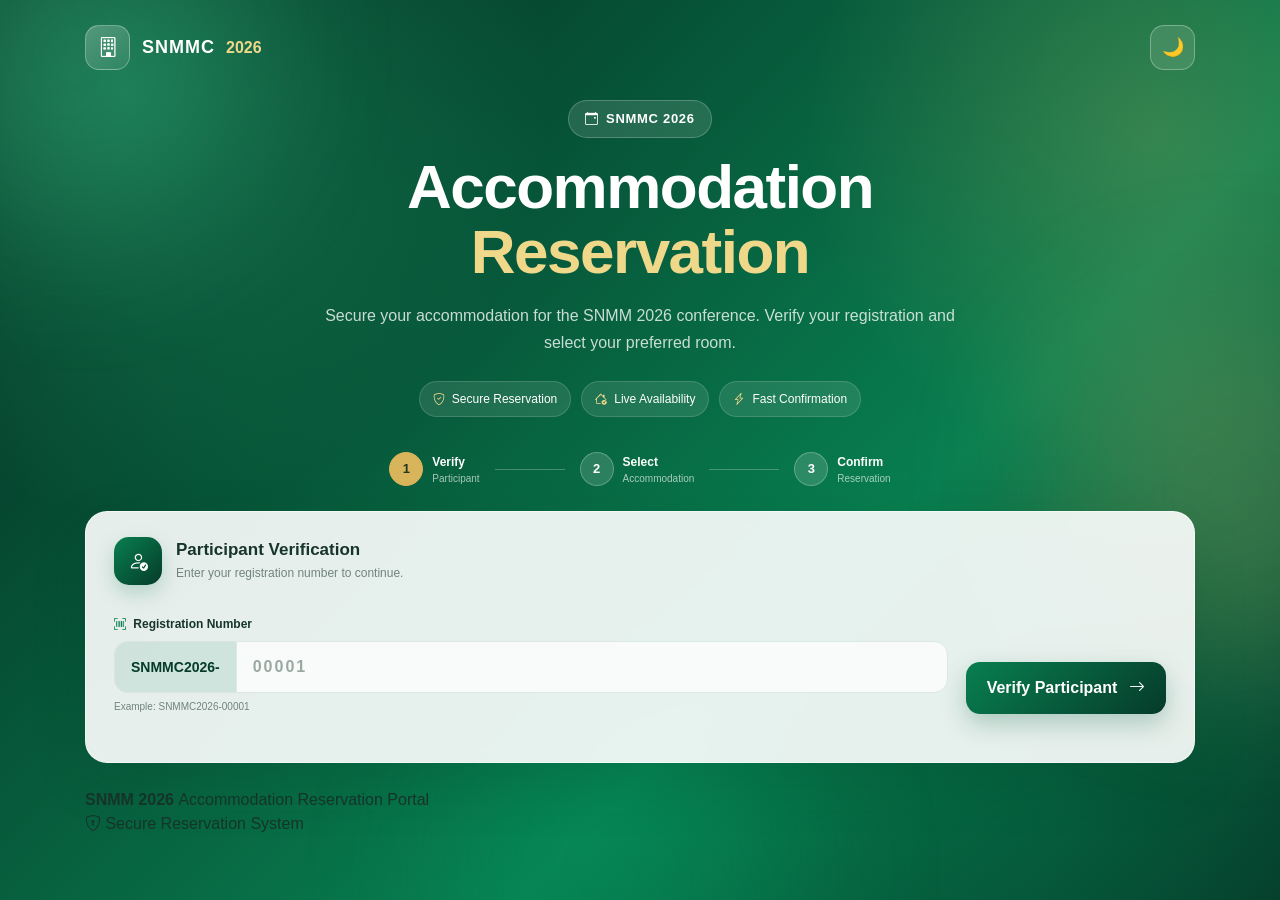
==== index.html @ 55d8d53b "Add files via upload" ====
<!DOCTYPE html>
<html lang="en">

<head>

  <meta charset="UTF-8">
  <meta name="viewport" content="width=device-width, initial-scale=1.0">

  <title>SNMM 2026 | Accommodation Reservation</title>

  <!-- Bootstrap -->
  <link
    href="https://cdn.jsdelivr.net/npm/bootstrap@5.3.3/dist/css/bootstrap.min.css"
    rel="stylesheet"
  >

  <!-- Bootstrap Icons -->
  <link
    href="https://cdn.jsdelivr.net/npm/bootstrap-icons@1.11.3/font/bootstrap-icons.css"
    rel="stylesheet"
  >

  <!-- Your stylesheet -->
  <link rel="stylesheet" href="style.css">

</head>


<body>


<!-- =========================================================
     BACKGROUND DECORATION
========================================================= -->

<div class="background-glow glow-one"></div>
<div class="background-glow glow-two"></div>
<div class="background-glow glow-three"></div>


<!-- =========================================================
     MAIN CONTAINER
========================================================= -->

<div class="container reservation-wrapper">


  <!-- =======================================================
       TOP BAR
  ======================================================== -->

  <div class="top-bar">

    <div class="brand-small">

      <div class="brand-icon">
        <i class="bi bi-building"></i>
      </div>

      <div>

        <span class="brand-title">
          SNMMC
        </span>

        <span class="brand-year">
          2026
        </span>

      </div>

    </div>


    <button
      type="button"
      class="theme-toggle"
      id="themeToggle"
      title="Toggle theme"
    >

      <i class="bi bi-moon-stars"></i>

    </button>

  </div>



  <!-- =======================================================
       HERO
  ======================================================== -->

  <section class="hero-section">

    <div class="hero-badge">

      <i class="bi bi-calendar-event"></i>

      SNMMC 2026

    </div>


    <h1>
      Accommodation
      <span>Reservation</span>
    </h1>


    <p>
      Secure your accommodation for the SNMM 2026 conference.
      Verify your registration and select your preferred room.
    </p>


    <div class="hero-features">

      <div class="hero-feature">

        <i class="bi bi-shield-check"></i>

        <span>Secure Reservation</span>

      </div>


      <div class="hero-feature">

        <i class="bi bi-house-check"></i>

        <span>Live Availability</span>

      </div>


      <div class="hero-feature">

        <i class="bi bi-lightning-charge"></i>

        <span>Fast Confirmation</span>

      </div>

    </div>

  </section>



  <!-- =======================================================
       STEP INDICATOR
  ======================================================== -->

  <div class="steps-container">

    <div class="step active">

      <div class="step-number">
        1
      </div>

      <div class="step-text">

        <strong>Verify</strong>

        <small>Participant</small>

      </div>

    </div>


    <div class="step-line"></div>


    <div class="step">

      <div class="step-number">
        2
      </div>

      <div class="step-text">

        <strong>Select</strong>

        <small>Accommodation</small>

      </div>

    </div>


    <div class="step-line"></div>


    <div class="step">

      <div class="step-number">
        3
      </div>

      <div class="step-text">

        <strong>Confirm</strong>

        <small>Reservation</small>

      </div>

    </div>

  </div>



  <!-- =======================================================
       VERIFICATION CARD
  ======================================================== -->

  <div class="glass-card verification-card">


    <div class="card-heading">

      <div class="heading-icon">

        <i class="bi bi-person-check"></i>

      </div>

      <div>

        <h5>
          Participant Verification
        </h5>

        <p>
          Enter your registration number to continue.
        </p>

      </div>

    </div>



    <div class="verification-form">

      <div class="input-wrapper">

        <label for="registrationCode">

          <i class="bi bi-upc-scan"></i>

          Registration Number

        </label>


        <div class="input-group-modern">
    <span class="registration-prefix">SNMMC2026-</span>

    <input
      type="text"
      id="registrationCode"
      class="form-control registration-input"
      placeholder="00001"
      maxlength="5"
      inputmode="numeric"
      autocomplete="off"
    >
</div>



        <small class="input-help">

          Example: SNMMC2026-00001

        </small>

      </div>



      <button
        class="btn-verify"
        onclick="verifyParticipant()"
      >

        <span>
          Verify Participant
        </span>

        <i class="bi bi-arrow-right"></i>

      </button>

    </div>



    <div
      id="verificationMessage"
      class="verification-message"
    ></div>


  </div>



  <!-- =======================================================
       PARTICIPANT DETAILS
  ======================================================== -->

  <div
    id="participantSection"
    class="glass-card participant-card d-none"
  >


    <div class="card-heading">

      <div class="heading-icon success-icon">

        <i class="bi bi-person-vcard"></i>

      </div>

      <div>

        <h5>
          Participant Details
        </h5>

        <p>
          Your registration has been successfully verified.
        </p>

      </div>


      <div class="verified-badge">

        <i class="bi bi-check-circle-fill"></i>

        Verified

      </div>

    </div>



    <div class="participant-grid">


      <div class="participant-item">

        <span class="detail-label">

          <i class="bi bi-person"></i>

          Full Name

        </span>

        <strong id="participantName">
        </strong>

      </div>



      <div class="participant-item">

        <span class="detail-label">

          <i class="bi bi-person-badge"></i>

          Staff ID

        </span>

        <strong id="participantStaffId">
        </strong>

      </div>



      <div class="participant-item">

        <span class="detail-label">

          <i class="bi bi-briefcase"></i>

          Position

        </span>

        <strong id="participantPosition">
        </strong>

      </div>



      <div class="participant-item">

        <span class="detail-label">

          <i class="bi bi-building"></i>

          Agency

        </span>

        <strong id="participantAgency">
        </strong>

      </div>



      <div class="participant-item">

        <span class="detail-label">

          <i class="bi bi-calendar-check"></i>

          Participation

        </span>

        <strong id="participantParticipation">
        </strong>

      </div>



      <div class="participant-item">

        <span class="detail-label">

          <i class="bi bi-upc"></i>

          Registration

        </span>

        <strong id="participantRegistration">
        </strong>

      </div>


    </div>


  </div>



  <!-- =======================================================
       ROOM SECTION
  ======================================================== -->

  <div
    id="roomSection"
    class="room-section d-none"
  >


    <div class="section-heading text-center">

      <div class="section-badge">

        <i class="bi bi-house-door"></i>

        Accommodation

      </div>


      <h2>
        Choose Your Room
      </h2>


      <p>
        Select the accommodation option that best suits you.
      </p>

    </div>



    <div
      id="roomContainer"
      class="row g-4"
    ></div>


  </div>



  <!-- =======================================================
       LOADING
  ======================================================== -->

  <div
    id="loading"
    class="loading-overlay d-none"
  >

    <div class="loading-card">

      <div class="spinner-ring"></div>

      <h5>
        Processing...
      </h5>

      <p>
        Please wait while we process your request.
      </p>

    </div>

  </div>



  <!-- =======================================================
       SUCCESS MODAL
  ======================================================== -->

  <div
    class="modal fade"
    id="reservationModal"
    tabindex="-1"
  >

    <div class="modal-dialog modal-dialog-centered">

      <div class="modal-content reservation-modal">


        <div class="success-animation">

          <div class="success-circle">

            <i class="bi bi-check-lg"></i>

          </div>

        </div>


        <div class="modal-body text-center">

          <span class="modal-badge">

            <i class="bi bi-check-circle"></i>

            Reservation Confirmed

          </span>


          <h3>
            Reservation Successful
          </h3>


          <p class="modal-subtitle">

            Your accommodation reservation has been successfully recorded.

          </p>


          <div
            id="reservationResult"
            class="reservation-result"
          ></div>


        </div>


        <div class="modal-footer justify-content-center">

          <button
            type="button"
            class="btn btn-outline-primary"
            onclick="location.reload()"
            >
            🔄 Refresh
          </button>

        </div>


      </div>

    </div>

  </div>



  <!-- =======================================================
       FOOTER
  ======================================================== -->

  <footer class="reservation-footer">

    <div>

      <strong>
        SNMM 2026
      </strong>

      <span>
        Accommodation Reservation Portal
      </span>

    </div>


    <div class="footer-secure">

      <i class="bi bi-shield-lock"></i>

      Secure Reservation System

    </div>

  </footer>


</div>



<!-- =========================================================
     BOOTSTRAP JS
========================================================= -->

<script
  src="https://cdn.jsdelivr.net/npm/bootstrap@5.3.3/dist/js/bootstrap.bundle.min.js">
</script>


<!-- YOUR EXISTING APP JS -->
<script src="app.js"></script>


</body>
</html>
---- style.css ----
/* ==========================================================
   SNMM 2026
   PREMIUM ACCOMMODATION RESERVATION SYSTEM
   CLEAN MASTER CSS
   ========================================================== */


/* ==========================================================
   1. ROOT VARIABLES
   ========================================================== */

:root {

  /* ---------- BRAND ---------- */

  --green-dark: #063b2a;
  --green-deep: #075b3c;
  --green: #087f50;
  --green-light: #13a86b;

  --gold: #d8b45a;
  --gold-light: #f0d88a;

  /* ---------- TEXT ---------- */

  --text: #17352b;
  --text-soft: #456057;
  --muted: #71857c;

  /* ---------- BACKGROUNDS ---------- */

  --page-bg: #f4f8f6;
  --card-bg: rgba(255, 255, 255, 0.94);
  --input-bg: #f8fbf9;

  /* ---------- BORDERS ---------- */

  --border: #dce8e2;
  --border-light: rgba(255, 255, 255, 0.55);

  /* ---------- STATUS ---------- */

  --success: #198754;
  --success-bg: #e8f7ef;

  --danger: #dc3545;
  --danger-bg: #fdebed;

  --warning: #d99a00;
  --warning-bg: #fff5d9;

  --info: #087f50;
  --info-bg: #e8f6f0;

  /* ---------- EFFECTS ---------- */

  --glass: rgba(255, 255, 255, 0.90);

  --shadow:
    0 20px 55px rgba(0, 45, 30, 0.14);

  --shadow-hover:
    0 25px 65px rgba(0, 45, 30, 0.20);

  --radius: 22px;
  --radius-md: 16px;
  --radius-sm: 12px;

  /* ---------- TRANSITIONS ---------- */

  --transition:
    all 0.25s ease;

}


/* ==========================================================
   2. GLOBAL RESET
   ========================================================== */

*,
*::before,
*::after {

  box-sizing: border-box;

}


html {

  scroll-behavior: smooth;

}


body {

  margin: 0;

  min-height: 100vh;

  font-family:
    Inter,
    "Segoe UI",
    Arial,
    sans-serif;

  color: var(--text);

  background:

    radial-gradient(
      circle at 10% 10%,
      rgba(43, 173, 117, 0.45),
      transparent 30%
    ),

    radial-gradient(
      circle at 90% 15%,
      rgba(216, 180, 90, 0.22),
      transparent 25%
    ),

    radial-gradient(
      circle at 80% 90%,
      rgba(0, 110, 70, 0.30),
      transparent 30%
    ),

    linear-gradient(
      135deg,
      #02291e 0%,
      #075b3c 38%,
      #087f50 65%,
      #063b2a 100%
    );

  background-attachment: fixed;

  overflow-x: hidden;

  transition:
    background 0.3s ease,
    color 0.3s ease;

}


/* ==========================================================
   3. BACKGROUND GLOW
   ========================================================== */

.background-glow {

  position: fixed;

  width: 350px;
  height: 350px;

  border-radius: 50%;

  filter: blur(80px);

  pointer-events: none;

  opacity: 0.22;

  z-index: 0;

}


.glow-one {

  top: -120px;
  left: -100px;

  background: #48d597;

}


.glow-two {

  top: 35%;
  right: -120px;

  background: #e7c96f;

}


.glow-three {

  bottom: -150px;
  left: 35%;

  background: #00a86b;

}


/* ==========================================================
   4. MAIN WRAPPER
   ========================================================== */

.reservation-wrapper {

  position: relative;

  z-index: 2;

  width: 100%;

  max-width: 1050px;

  margin: 0 auto;

  padding:
    25px 20px 50px;

}


/* ==========================================================
   5. TOP BAR
   ========================================================== */

.top-bar {

  display: flex;

  justify-content: space-between;

  align-items: center;

  margin-bottom: 30px;

}


.brand-small {

  display: flex;

  align-items: center;

  gap: 12px;

  color: #ffffff;

}


.brand-icon {

  width: 45px;
  height: 45px;

  display: flex;

  align-items: center;

  justify-content: center;

  flex-shrink: 0;

  border-radius: 14px;

  background:
    linear-gradient(
      145deg,
      rgba(255,255,255,0.25),
      rgba(255,255,255,0.08)
    );

  border:
    1px solid rgba(255,255,255,0.30);

  backdrop-filter: blur(12px);

  -webkit-backdrop-filter: blur(12px);

  font-size: 20px;

}


.brand-title {

  font-size: 18px;

  font-weight: 800;

  letter-spacing: 1px;

}


.brand-year {

  margin-left: 5px;

  color: var(--gold-light);

  font-weight: 700;

}


/* ==========================================================
   6. THEME TOGGLE
   ========================================================== */

.theme-toggle {

  width: 45px;
  height: 45px;

  display: flex;

  align-items: center;

  justify-content: center;

  border-radius: 14px;

  border:
    1px solid rgba(255,255,255,0.30);

  background:
    rgba(255,255,255,0.12);

  color: #ffffff;

  font-size: 18px;

  cursor: pointer;

  backdrop-filter: blur(12px);

  -webkit-backdrop-filter: blur(12px);

  transition: var(--transition);

}


.theme-toggle:hover {

  background:
    rgba(255,255,255,0.22);

  transform:
    translateY(-2px);

}


/* ==========================================================
   7. HERO SECTION
   ========================================================== */

.hero-section {

  max-width: 760px;

  margin:
    20px auto 35px;

  text-align: center;

  color: #ffffff;

}


.hero-badge {

  display: inline-flex;

  align-items: center;

  gap: 7px;

  padding:
    8px 16px;

  margin-bottom: 16px;

  border-radius: 50px;

  background:
    rgba(255,255,255,0.12);

  border:
    1px solid rgba(255,255,255,0.22);

  backdrop-filter: blur(12px);

  -webkit-backdrop-filter: blur(12px);

  font-size: 13px;

  font-weight: 700;

  letter-spacing: 0.7px;

}


.hero-section h1 {

  margin:
    0 0 18px;

  font-size:
    clamp(38px, 6vw, 62px);

  font-weight: 800;

  line-height: 1.05;

  letter-spacing: -1.5px;

}


.hero-section h1 span {

  display: block;

  color: var(--gold-light);

}


.hero-section p {

  max-width: 650px;

  margin: 0 auto;

  color:
    rgba(255,255,255,0.78);

  font-size: 16px;

  line-height: 1.7;

}


.hero-features {

  display: flex;

  justify-content: center;

  flex-wrap: wrap;

  gap: 10px;

  margin-top: 25px;

}


.hero-feature {

  display: flex;

  align-items: center;

  gap: 7px;

  padding:
    8px 13px;

  border-radius: 50px;

  background:
    rgba(255,255,255,0.10);

  border:
    1px solid rgba(255,255,255,0.15);

  font-size: 12px;

}


.hero-feature i {

  color: var(--gold-light);

}


/* ==========================================================
   8. PROGRESS STEPS
   ========================================================== */

.steps-container {

  display: flex;

  align-items: center;

  justify-content: center;

  margin-bottom: 25px;

  color: #ffffff;

}


.step {

  display: flex;

  align-items: center;

  gap: 9px;

}


.step-number {

  width: 34px;
  height: 34px;

  display: flex;

  align-items: center;

  justify-content: center;

  flex-shrink: 0;

  border-radius: 50%;

  background:
    rgba(255,255,255,0.15);

  border:
    1px solid rgba(255,255,255,0.25);

  font-size: 13px;

  font-weight: 700;

}


.step.active .step-number {

  background: var(--gold);

  color: #24361f;

  border-color: var(--gold);

}


.step-text {

  display: flex;

  flex-direction: column;

}


.step-text strong {

  font-size: 12px;

}


.step-text small {

  font-size: 10px;

  opacity: 0.65;

}


.step-line {

  width: 70px;

  height: 1px;

  margin:
    0 15px;

  background:
    rgba(255,255,255,0.25);

}


/* ==========================================================
   9. GLASS CARD
   ========================================================== */

.glass-card {

  margin-bottom: 25px;

  background:
    var(--glass);

  border:
    1px solid var(--border-light);

  border-radius: var(--radius);

  box-shadow:
    var(--shadow);

  backdrop-filter:
    blur(20px);

  -webkit-backdrop-filter:
    blur(20px);

  overflow: hidden;

  transition: var(--transition);

}


.glass-card:hover {

  box-shadow:
    var(--shadow-hover);

}


/* ==========================================================
   10. CARD HEADING
   ========================================================== */

.card-heading {

  display: flex;

  align-items: center;

  gap: 14px;

  padding:
    25px 28px 15px;

}


.heading-icon {

  width: 48px;
  height: 48px;

  display: flex;

  align-items: center;

  justify-content: center;

  flex-shrink: 0;

  border-radius: 15px;

  color: #ffffff;

  background:
    linear-gradient(
      135deg,
      var(--green),
      var(--green-dark)
    );

  box-shadow:
    0 8px 20px
    rgba(0,110,70,0.22);

  font-size: 20px;

}


.success-icon {

  background:
    linear-gradient(
      135deg,
      #10a66a,
      #087044
    );

}


.card-heading h5 {

  margin: 0;

  font-size: 17px;

  font-weight: 800;

  color: var(--text);

}


.card-heading p {

  margin:
    3px 0 0;

  font-size: 12px;

  color: var(--muted);

}


/* ==========================================================
   11. VERIFICATION FORM
   ========================================================== */

.verification-form {

  display: grid;

  grid-template-columns:
    minmax(0, 1fr) 200px;

  gap: 18px;

  padding:
    15px 28px 28px;

}


.input-wrapper label {

  display: block;

  margin-bottom: 8px;

  color: var(--text);

  font-size: 12px;

  font-weight: 700;

}


.input-wrapper label i {

  margin-right: 4px;

  color: var(--green);

}


.input-group-modern {

  position: relative;

}


.input-icon {

  position: absolute;

  left: 15px;

  top: 50%;

  z-index: 3;

  color: var(--green);

  transform:
    translateY(-50%);

}


.input-group-modern .form-control {

  width: 100%;

  height: 52px;

  padding:
    0 15px 0 45px;

  border:
    1px solid var(--border);

  border-radius: 14px;

  outline: none;

  background:
    var(--input-bg);

  color: var(--text);

  font-weight: 600;

  transition: var(--transition);

}


.input-group-modern .form-control::placeholder {

  color: #9aa9a2;

}


.input-group-modern .form-control:focus {

  border-color:
    var(--green);

  background: #ffffff;

  box-shadow:
    0 0 0 4px
    rgba(8,127,80,0.10);

}


.input-help {

  display: block;

  margin-top: 6px;

  color: var(--muted);

  font-size: 10px;

}


/* ==========================================================
   12. VERIFY BUTTON
   ========================================================== */

.btn-verify {

  align-self: end;

  height: 52px;

  display: flex;

  align-items: center;

  justify-content: center;

  gap: 12px;

  border: none;

  border-radius: 14px;

  background:
    linear-gradient(
      135deg,
      var(--green),
      var(--green-dark)
    );

  color: #ffffff;

  font-weight: 700;

  cursor: pointer;

  box-shadow:
    0 10px 25px
    rgba(5,90,60,0.25);

  transition: var(--transition);

}


.btn-verify:hover {

  transform:
    translateY(-2px);

  box-shadow:
    0 15px 30px
    rgba(5,90,60,0.32);

}


.btn-verify i {

  transition: transform 0.25s ease;

}


.btn-verify:hover i {

  transform:
    translateX(4px);

}


.btn-verify:disabled {

  opacity: 0.65;

  cursor: not-allowed;

  transform: none;

}


/* ==========================================================
   13. VERIFICATION MESSAGE
   ========================================================== */

.verification-message {

  padding:
    0 28px 20px;

}


#verificationMessage .alert {

  margin-bottom: 0;

}


/* ==========================================================
   14. PARTICIPANT CARD
   ========================================================== */

.participant-card {

  overflow: hidden;

}


.verified-badge {

  margin-left: auto;

  padding:
    7px 12px;

  border-radius: 50px;

  background:
    var(--success-bg);

  color:
    #087044;

  font-size: 11px;

  font-weight: 700;

}


.participant-grid {

  display: grid;

  grid-template-columns:
    repeat(2, minmax(0, 1fr));

  gap: 1px;

  margin:
    10px 28px 28px;

  border:
    1px solid var(--border);

  border-radius: 16px;

  overflow: hidden;

}


.participant-item {

  padding: 17px;

  background:
    rgba(248,251,249,0.85);

}


.detail-label {

  display: block;

  margin-bottom: 5px;

  color: var(--muted);

  font-size: 10px;

  letter-spacing: 0.5px;

  text-transform: uppercase;

}


.detail-label i {

  margin-right: 4px;

  color: var(--green);

}


.participant-item strong {

  color: var(--text);

  font-size: 14px;

}


/* ==========================================================
   15. MAIN CONTENT CONTAINER
   ========================================================== */

.container {

  width: 100%;

  max-width: 1150px;

  margin:
    0 auto;

}


/* ==========================================================
   16. PAGE HEADER
   ========================================================== */

.container > .text-center:first-child {

  padding:
    25px 15px 10px;

}


.container > .text-center:first-child h1 {

  margin-bottom: 5px;

  color: #ffffff;

  font-size: 2.5rem;

  font-weight: 800;

  letter-spacing: -0.5px;

}


.container > .text-center:first-child h3 {

  margin-bottom: 10px;

  color:
    rgba(255,255,255,0.90);

  font-size: 1.35rem;

  font-weight: 600;

}


.container > .text-center:first-child p {

  color:
    rgba(255,255,255,0.72);

  font-size: 0.98rem;

}


/* ==========================================================
   17. STANDARD CARD
   ========================================================== */

.card {

  background:
    var(--card-bg);

  border:
    1px solid var(--border);

  border-radius:
    var(--radius);

  box-shadow:
    var(--shadow);

  overflow: hidden;

  transition:
    transform 0.25s ease,
    box-shadow 0.25s ease,
    background-color 0.25s ease,
    border-color 0.25s ease;

}


.card:hover {

  box-shadow:
    var(--shadow-hover);

}


/* ==========================================================
   18. CARD BODY
   ========================================================== */

.card-body {

  padding: 1.6rem;

}


.card-title {

  margin-bottom: 1.25rem;

  color: var(--text);

  font-weight: 700;

}


/* ==========================================================
   19. FORM LABELS
   ========================================================== */

.form-label {

  margin-bottom: 0.45rem;

  color: var(--text);

  font-weight: 600;

}


/* ==========================================================
   20. STANDARD INPUTS
   ========================================================== */

.form-control {

  min-height: 48px;

  padding:
    0.65rem 0.85rem;

  border:
    1px solid var(--border);

  border-radius: 12px;

  background:
    var(--input-bg);

  color:
    var(--text);

  outline: none;

  transition: var(--transition);

}


.form-control::placeholder {

  color: #9aa9a2;

}


.form-control:focus {

  border-color:
    var(--green);

  background: #ffffff;

  color:
    var(--text);

  box-shadow:
    0 0 0 4px
    rgba(8,127,80,0.10);

}


/* ==========================================================
   21. BUTTONS
   ========================================================== */

.btn {

  min-height: 46px;

  border-radius: 12px;

  font-weight: 600;

  transition:
    transform 0.2s ease,
    box-shadow 0.2s ease,
    background-color 0.2s ease;

}


.btn:hover {

  transform:
    translateY(-1px);

}


.btn-primary {

  border: none;

  background:
    linear-gradient(
      135deg,
      var(--green),
      var(--green-dark)
    );

  color: #ffffff;

  box-shadow:
    0 7px 18px
    rgba(8,127,80,0.20);

}


.btn-primary:hover {

  background:
    linear-gradient(
      135deg,
      var(--green-light),
      var(--green)
    );

  color: #ffffff;

  box-shadow:
    0 10px 24px
    rgba(8,127,80,0.28);

}


/* ==========================================================
   22. PARTICIPANT DETAILS
   ========================================================== */

#participantSection {

  position: relative;

}


#participantSection::before {

  content: "";

  position: absolute;

  left: 0;
  top: 0;
  bottom: 0;

  width: 5px;

  background:
    linear-gradient(
      180deg,
      var(--green-light),
      var(--green-dark)
    );

}


#participantSection .card-body {

  padding-left: 1.8rem;

}


#participantSection strong {

  color:
    var(--green-dark);

  font-weight: 700;

}


#participantSection span {

  color:
    var(--text);

}


/* ==========================================================
   23. ROOM SECTION
   ========================================================== */

#roomSection {

  margin-top: 2rem;

}


#roomSection > .text-center h4 {

  color: #ffffff;

  font-size: 1.6rem;

  font-weight: 750;

}


#roomSection > .text-center p {

  color:
    rgba(255,255,255,0.72);

  margin-bottom: 1.5rem;

}


/* ==========================================================
   24. ROOM CARD
   ========================================================== */

.room-card {

  position: relative;

  height: 100%;

  border:
    1px solid var(--border);

  border-radius: 18px;

  background:
    var(--card-bg);

  overflow: hidden;

  transition:
    transform 0.25s ease,
    box-shadow 0.25s ease,
    border-color 0.25s ease;

}


.room-card:hover {

  transform:
    translateY(-5px);

  border-color:
    rgba(8,127,80,0.35);

  box-shadow:
    var(--shadow-hover);

}


.room-card .card-body {

  display: flex;

  flex-direction: column;

  height: 100%;

}


/* ==========================================================
   25. ROOM ICON
   ========================================================== */

.room-icon {

  width: 70px;
  height: 70px;

  display: flex;

  align-items: center;

  justify-content: center;

  margin: 0 auto;

  border-radius: 50%;

  background:
    rgba(8,127,80,0.10);

  color:
    var(--green);

  font-size: 2.1rem;

  transition:
    transform 0.25s ease,
    background-color 0.25s ease;

}


.room-card:hover .room-icon {

  transform:
    scale(1.08);

  background:
    rgba(8,127,80,0.16);

}


/* ==========================================================
   26. ROOM TITLE
   ========================================================== */

.room-card h5 {

  min-height: 48px;

  margin-bottom: 10px;

  color:
    var(--text);

  font-size: 1.05rem;

  font-weight: 700;

  line-height: 1.45;

}


/* ==========================================================
   27. ROOM STATUS
   ========================================================== */

.badge-status {

  display: inline-block;

  padding:
    0.5rem 0.8rem;

  border-radius: 50px;

  font-size: 0.72rem;

  font-weight: 700;

  letter-spacing: 0.5px;

}


/* ==========================================================
   28. ROOM INFORMATION
   ========================================================== */

.room-card small {

  color:
    var(--muted);

  font-size: 0.78rem;

}


.room-card .fw-bold {

  color:
    var(--text);

  font-size: 1rem;

}


/* ==========================================================
   29. AVAILABLE BED NUMBER
   ========================================================== */

.available-number {

  display: inline-flex;

  align-items: center;

  justify-content: center;

  min-width: 58px;

  height: 42px;

  padding:
    0 12px;

  margin-top: 5px;

  border-radius: 10px;

  background:
    rgba(25,135,84,0.10);

  color:
    var(--success);

  font-size: 1.25rem;

  font-weight: 800;

}


/* ==========================================================
   30. ROOM PRICE
   ========================================================== */

.room-price {

  color:
    var(--green-dark);

  font-size: 1.45rem;

  font-weight: 800;

}


/* ==========================================================
   31. FULL ROOM
   ========================================================== */

.full-room {

  opacity: 0.72;

}


.full-room:hover {

  transform: none;

  box-shadow:
    var(--shadow);

}


.full-room .room-icon {

  filter:
    grayscale(1);

}


.full-room .available-number {

  background:
    var(--danger-bg);

  color:
    var(--danger);

}


/* ==========================================================
   32. ROOM CARD BUTTON
   ========================================================== */

.room-card .btn {

  width: 100%;

  margin-top: auto !important;

}


/* ==========================================================
   33. HORIZONTAL RULE
   ========================================================== */

.room-card hr {

  margin:
    1rem 0;

  border:
    0;

  border-top:
    1px solid var(--border);

  opacity: 1;

}


/* ==========================================================
   34. LOADING
   ========================================================== */

#loading {

  padding:
    25px 0;

  text-align: center;

}


#loading .spinner-border {

  width: 2.5rem;

  height: 2.5rem;

  color:
    var(--gold);

}


#loading p {

  margin-top: 10px;

  color:
    rgba(255,255,255,0.75);

  font-weight: 500;

}


/* ==========================================================
   35. ALERTS
   ========================================================== */

.alert {

  border: none;

  border-radius: 12px;

}


.alert-success {

  background:
    var(--success-bg);

  color:
    #087044;

}


.alert-danger {

  background:
    var(--danger-bg);

  color:
    #a61e2d;

}


.alert-warning {

  background:
    var(--warning-bg);

  color:
    #765300;

}


.alert-info {

  background:
    var(--info-bg);

  color:
    var(--green-dark);

}


/* ==========================================================
   36. MODAL
   ========================================================== */

.modal-content {

  border: none;

  border-radius: 18px;

  background:
    var(--card-bg);

  color:
    var(--text);

  box-shadow:
    0 25px 70px
    rgba(0,0,0,0.20);

}


.modal-header {

  padding:
    1.1rem 1.3rem;

  border-bottom:
    1px solid var(--border);

}


.modal-title {

  color:
    var(--text);

  font-weight: 700;

}


.modal-body {

  padding:
    1.5rem;

}


.modal-footer {

  border-top:
    1px solid var(--border);

}


/* ==========================================================
   37. SUCCESS MODAL
   ========================================================== */

#reservationResult {

  text-align: center;

}


#reservationResult .display-5 {

  font-size: 3.5rem;

  color:
    var(--success);

}


#reservationResult h5 {

  color:
    var(--success);

  font-weight: 750;

}


#reservationResult .alert-info {

  background:
    var(--info-bg);

  color:
    var(--text);

}


/* ==========================================================
   38. TEXT MUTED
   ========================================================== */

.text-muted {

  color:
    var(--muted) !important;

}


/* ==========================================================
   39. DARK MODE
   ========================================================== */

body.dark-mode {

  --page-bg: #10151c;

  --card-bg: #1b222c;

  --glass: rgba(27,34,44,0.94);

  --text: #edf1f5;

  --text-soft: #c5ced7;

  --muted: #a7b0bc;

  --border: #343d49;

  --input-bg: #252e39;

  background:
    linear-gradient(
      135deg,
      #10151c 0%,
      #161d26 100%
    );

  color:
    var(--text);

}


/* ==========================================================
   40. DARK MODE - GLASS
   ========================================================== */

body.dark-mode .glass-card {

  background:
    var(--glass);

  border-color:
    var(--border);

  box-shadow:
    0 15px 45px
    rgba(0,0,0,0.28);

}


/* ==========================================================
   41. DARK MODE - CARDS
   ========================================================== */

body.dark-mode .card {

  background:
    var(--card-bg);

  border-color:
    var(--border);

  box-shadow:
    0 8px 25px
    rgba(0,0,0,0.25);

}


body.dark-mode .card:hover {

  box-shadow:
    0 14px 35px
    rgba(0,0,0,0.35);

}


/* ==========================================================
   42. DARK MODE - CARD HEADING
   ========================================================== */

body.dark-mode .card-heading h5,
body.dark-mode .card-title {

  color:
    #edf1f5;

}


body.dark-mode .card-heading p {

  color:
    #a7b0bc;

}


/* ==========================================================
   43. DARK MODE - PARTICIPANT
   ========================================================== */

body.dark-mode .participant-grid {

  border-color:
    var(--border);

}


body.dark-mode .participant-item {

  background:
    rgba(37,46,57,0.85);

}


body.dark-mode .participant-item strong {

  color:
    #edf1f5;

}


body.dark-mode #participantSection strong {

  color:
    #63d69a;

}


body.dark-mode #participantSection span {

  color:
    #edf1f5;

}


/* ==========================================================
   44. DARK MODE - ROOM CARDS
   ========================================================== */

body.dark-mode .room-card {

  background:
    linear-gradient(
      145deg,
      #1b222c,
      #202934
    );

  border-color:
    #343d49;

}


body.dark-mode .room-card h5 {

  color:
    #edf1f5;

}


body.dark-mode .room-card small {

  color:
    #a7b0bc;

}


body.dark-mode .room-card .fw-bold {

  color:
    #edf1f5;

}


body.dark-mode .room-icon {

  background:
    rgba(8,127,80,0.15);

}


body.dark-mode .room-price {

  color:
    #6ee7ad;

}


body.dark-mode .available-number {

  background:
    rgba(25,135,84,0.15);

  color:
    #63d69a;

}


body.dark-mode .full-room .available-number {

  background:
    rgba(220,53,69,0.15);

  color:
    #ff7b88;

}


/* ==========================================================
   45. DARK MODE - INPUTS
   ========================================================== */

body.dark-mode .form-control,
body.dark-mode .input-group-modern .form-control {

  background:
    var(--input-bg);

  color:
    #ffffff;

  border-color:
    var(--border);

}


body.dark-mode .form-control::placeholder {

  color:
    #8793a1;

}


body.dark-mode .form-control:focus,
body.dark-mode .input-group-modern .form-control:focus {

  background:
    #28323e;

  color:
    #ffffff;

  border-color:
    var(--green-light);

  box-shadow:
    0 0 0 4px
    rgba(19,168,107,0.15);

}


/* ==========================================================
   46. DARK MODE - MODAL
   ========================================================== */

body.dark-mode .modal-content {

  background:
    #1b222c;

  color:
    #edf1f5;

}


body.dark-mode .modal-header,
body.dark-mode .modal-footer {

  border-color:
    var(--border);

}


body.dark-mode .modal-title {

  color:
    #edf1f5;

}


body.dark-mode .btn-close {

  filter:
    invert(1)
    grayscale(100%)
    brightness(200%);

}


/* ==========================================================
   47. DARK MODE - ALERTS
   ========================================================== */

body.dark-mode .alert-success {

  background:
    rgba(8, 8, 8, 0.958);

  color:
    #9be7bd;

}


body.dark-mode .alert-danger {

  background:
    rgba(220,53,69,0.15);

  color:
    #ffb3ba;

}


body.dark-mode .alert-warning {

  background:
    rgba(255,193,7,0.12);

  color:
    #ffe69c;

}


body.dark-mode .alert-info {
    background: rgba(8,127,80,0.15) !important;
    color: #9be7bd !important;
    opacity: 1 !important;
}


/* ==========================================================
   48. DARK MODE - HR
   ========================================================== */

body.dark-mode hr,
body.dark-mode .room-card hr {

  border-color:
    var(--border);

}


/* ==========================================================
   49. ACCESSIBILITY
   ========================================================== */

button:focus-visible,
input:focus-visible,
select:focus-visible,
textarea:focus-visible {

  outline:
    3px solid
    rgba(216,180,90,0.45);

  outline-offset: 2px;

}


/* ==========================================================
   50. MOBILE - TABLET
   ========================================================== */

@media (max-width: 767.98px) {

  .reservation-wrapper {

    padding:
      20px 15px 40px;

  }


  .top-bar {

    margin-bottom: 20px;

  }


  .hero-section {

    margin-top: 10px;

  }


  .hero-section h1 {

    font-size:
      clamp(34px, 9vw, 48px);

  }


  .hero-section p {

    font-size: 14px;

  }


  .steps-container {

    overflow-x: auto;

    justify-content: flex-start;

    padding-bottom: 5px;

  }


  .step-line {

    width: 35px;

    margin:
      0 8px;

  }


  .verification-form {

    grid-template-columns: 1fr;

    padding:
      15px 20px 22px;

  }


  .btn-verify {

    width: 100%;

  }


  .card-heading {

    padding:
      20px 20px 12px;

  }


  .verification-message {

    padding:
      0 20px 20px;

  }


  .participant-grid {

    grid-template-columns: 1fr;

    margin:
      10px 20px 20px;

  }


  .card-body {

    padding:
      1.2rem;

  }


  #participantSection .card-body {

    padding-left:
      1.4rem;

  }


  .room-card h5 {

    min-height: auto;

  }


  .room-price {

    font-size:
      1.3rem;

  }


  .container > .text-center:first-child {

    padding-top:
      10px;

  }


  .container > .text-center:first-child h1 {

    font-size:
      2rem;

  }


  .container > .text-center:first-child h3 {

    font-size:
      1.15rem;

  }

}


/* ==========================================================
   51. SMALL MOBILE
   ========================================================== */

@media (max-width: 575.98px) {

  body {

    font-size:
      0.95rem;

  }


  .reservation-wrapper {

    padding:
      15px 10px 30px;

  }


  .brand-title {

    font-size:
      15px;

  }


  .brand-icon,
  .theme-toggle {

    width:
      40px;

    height:
      40px;

  }


  .hero-section h1 {

    font-size:
      32px;

    letter-spacing:
      -1px;

  }


  .hero-section p {

    font-size:
      13px;

    line-height:
      1.6;

  }


  .hero-features {

    gap:
      6px;

  }


  .hero-feature {

    padding:
      7px 10px;

    font-size:
      11px;

  }


  .card-heading {

    gap:
      10px;

    padding:
      17px;

  }


  .heading-icon {

    width:
      42px;

    height:
      42px;

    border-radius:
      12px;

    font-size:
      17px;

  }


  .card-heading h5 {

    font-size:
      15px;

  }


  .card-heading p {

    font-size:
      11px;

  }


  .verification-form {

    padding:
      10px 17px 20px;

  }


  .verification-message {

    padding:
      0 17px 17px;

  }


  .input-group-modern .form-control {

    height:
      50px;

  }


  .btn-verify {

    height:
      50px;

  }


  .participant-grid {

    margin:
      8px 15px 15px;

  }


  .participant-item {

    padding:
      14px;

  }


  .room-icon {

    width:
      60px;

    height:
      60px;

    font-size:
      1.8rem;

  }


  .room-price {

    font-size:
      1.2rem;

  }


  .modal-dialog {

    margin:
      0.75rem;

  }

}


/* ==========================================================
   52. REDUCED MOTION
   ========================================================== */

@media (prefers-reduced-motion: reduce) {

  *,
  *::before,
  *::after {

    scroll-behavior:
      auto !important;

    transition:
      none !important;

    animation:
      none !important;

  }

}

/* ==========================================================
   REGISTRATION NUMBER INPUT
   ========================================================== */

.input-group-modern {
    display: flex;
    align-items: stretch;
    width: 100%;
}

.registration-prefix {
    display: flex;
    align-items: center;

    padding: 0 16px;

    background: rgba(8, 127, 80, 0.10);

    border: 1px solid #dbe5df;
    border-right: none;

    border-radius: 14px 0 0 14px;

    color: var(--green-dark);

    font-weight: 700;
    font-size: 14px;

    white-space: nowrap;
}

.registration-input {
    border-radius: 0 14px 14px 0 !important;

    padding-left: 16px !important;

    font-weight: 700 !important;

    letter-spacing: 2px;

    text-transform: uppercase;
}

.registration-input:focus {
    border-color: var(--green) !important;

    box-shadow:
        0 0 0 4px rgba(8,127,80,.10) !important;
}

.registration-input::placeholder {
    letter-spacing: 2px;
}

/* ==========================================================
   53. DARK MODE - RESERVATION CODE FIX
   ========================================================== */

/* Main reservation code box */
body.dark-mode #reservationResult .alert-info {
    background: #26332f !important;
    border: 1px solid rgba(99, 214, 154, 0.35) !important;
    color: #9be7bd !important;

    /* Make sure the content is visible */
    opacity: 1 !important;
    visibility: visible !important;
}

/* Force ALL text inside the reservation code box to be visible */
body.dark-mode #reservationResult .alert-info,
body.dark-mode #reservationResult .alert-info *,
body.dark-mode #reservationResult .alert-info strong,
body.dark-mode #reservationResult .alert-info span,
body.dark-mode #reservationResult .alert-info div,
body.dark-mode #reservationResult .alert-info p {
    color: #9be7bd !important;
    opacity: 1 !important;
    visibility: visible !important;
}

/* If the reservation code is displayed as a heading */
body.dark-mode #reservationResult .alert-info h1,
body.dark-mode #reservationResult .alert-info h2,
body.dark-mode #reservationResult .alert-info h3,
body.dark-mode #reservationResult .alert-info h4,
body.dark-mode #reservationResult .alert-info h5,
body.dark-mode #reservationResult .alert-info h6 {
    color: #6ee7ad !important;
    font-weight: 800 !important;
    opacity: 1 !important;
}

/* If the reservation code uses Bootstrap text-muted */
body.dark-mode #reservationResult .alert-info .text-muted {
    color: #b7cfc3 !important;
}

/* If the reservation code uses a <code> element */
body.dark-mode #reservationResult .alert-info code {
    display: inline-block;
    color: #ffffff !important;
    background: rgba(8, 127, 80, 0.25) !important;
    border: 1px solid rgba(110, 231, 173, 0.30);
    padding: 8px 14px;
    border-radius: 8px;
    font-weight: 800 !important;
    letter-spacing: 1px;
}

/* Extra protection against inline Bootstrap styling */
body.dark-mode #reservationResult .alert-info [style] {
    color: #9be7bd !important;
    opacity: 1 !important;
}

/* Make the reservation code itself stand out */
body.dark-mode #reservationResult .reservation-code {
    color: #ffffff !important;
    font-size: 1.25rem;
    font-weight: 800;
    letter-spacing: 1.5px;
}
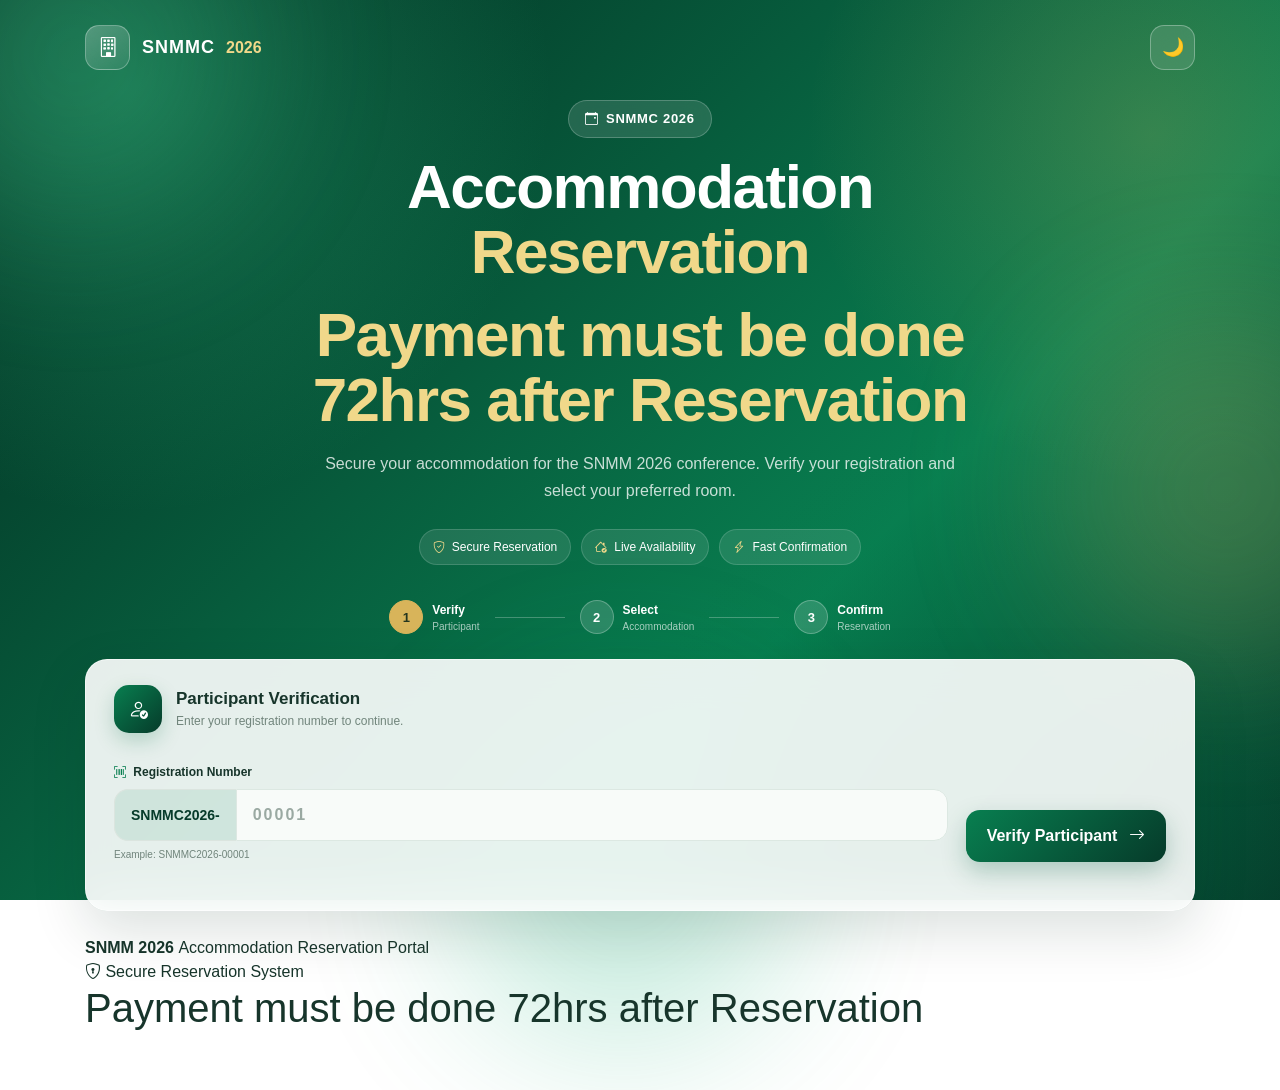
==== commit 702a8138: "Add files via upload" ====
--- a/index.html
+++ b/index.html
@@ -105,6 +105,10 @@
     <h1>
       Accommodation
       <span>Reservation</span>
+    </h1>
+
+     <h1>
+      <span>Payment must be done 72hrs after Reservation</span>
     </h1>
 
 
@@ -593,6 +597,11 @@
 
         </div>
 
+        <h1>
+          Payment must be done 72hrs after 
+          <span>Reservation</span>
+        </h1>
+
 
         <div class="modal-footer justify-content-center">
 
@@ -641,6 +650,10 @@
       Secure Reservation System
 
     </div>
+    <h1>
+      Payment must be done 72hrs after 
+      <span>Reservation</span>
+    </h1>
 
   </footer>
 
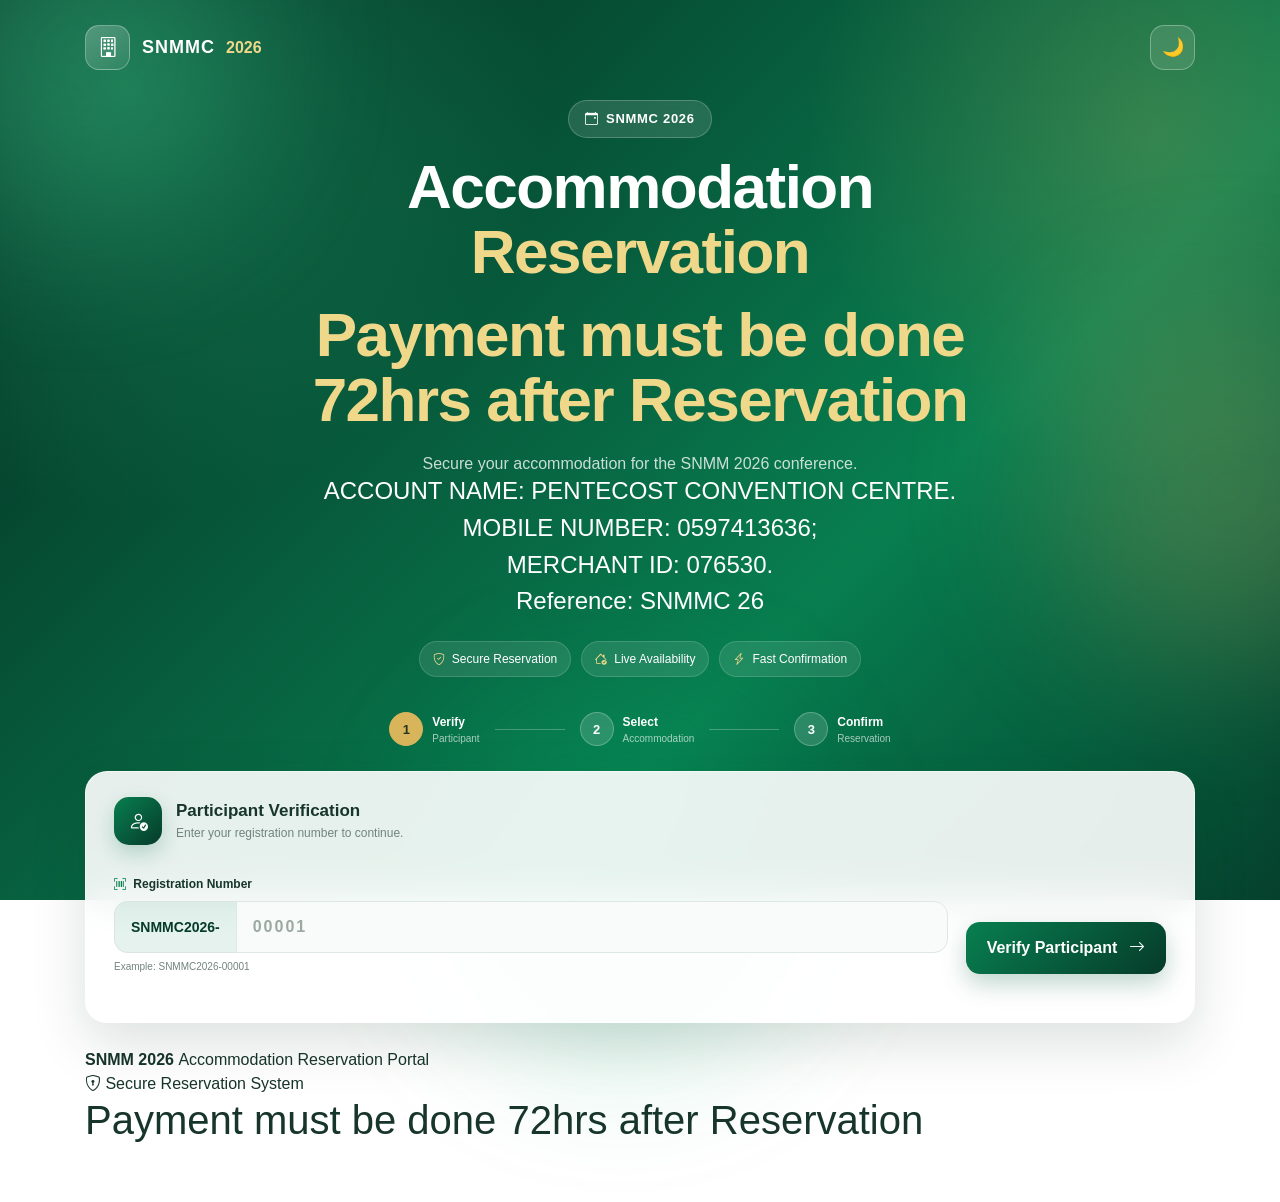
==== commit e5f720de: "Add files via upload" ====
--- a/index.html
+++ b/index.html
@@ -114,8 +114,11 @@
 
     <p>
       Secure your accommodation for the SNMM 2026 conference.
-      Verify your registration and select your preferred room.
     </p>
+    <h4>ACCOUNT NAME: PENTECOST CONVENTION CENTRE.</h4>
+     <h4>MOBILE NUMBER: 0597413636;</h4>       
+     <h4>MERCHANT ID: 076530.</h4>
+     <h4> Reference: SNMMC 26</h4>
 
 
     <div class="hero-features">
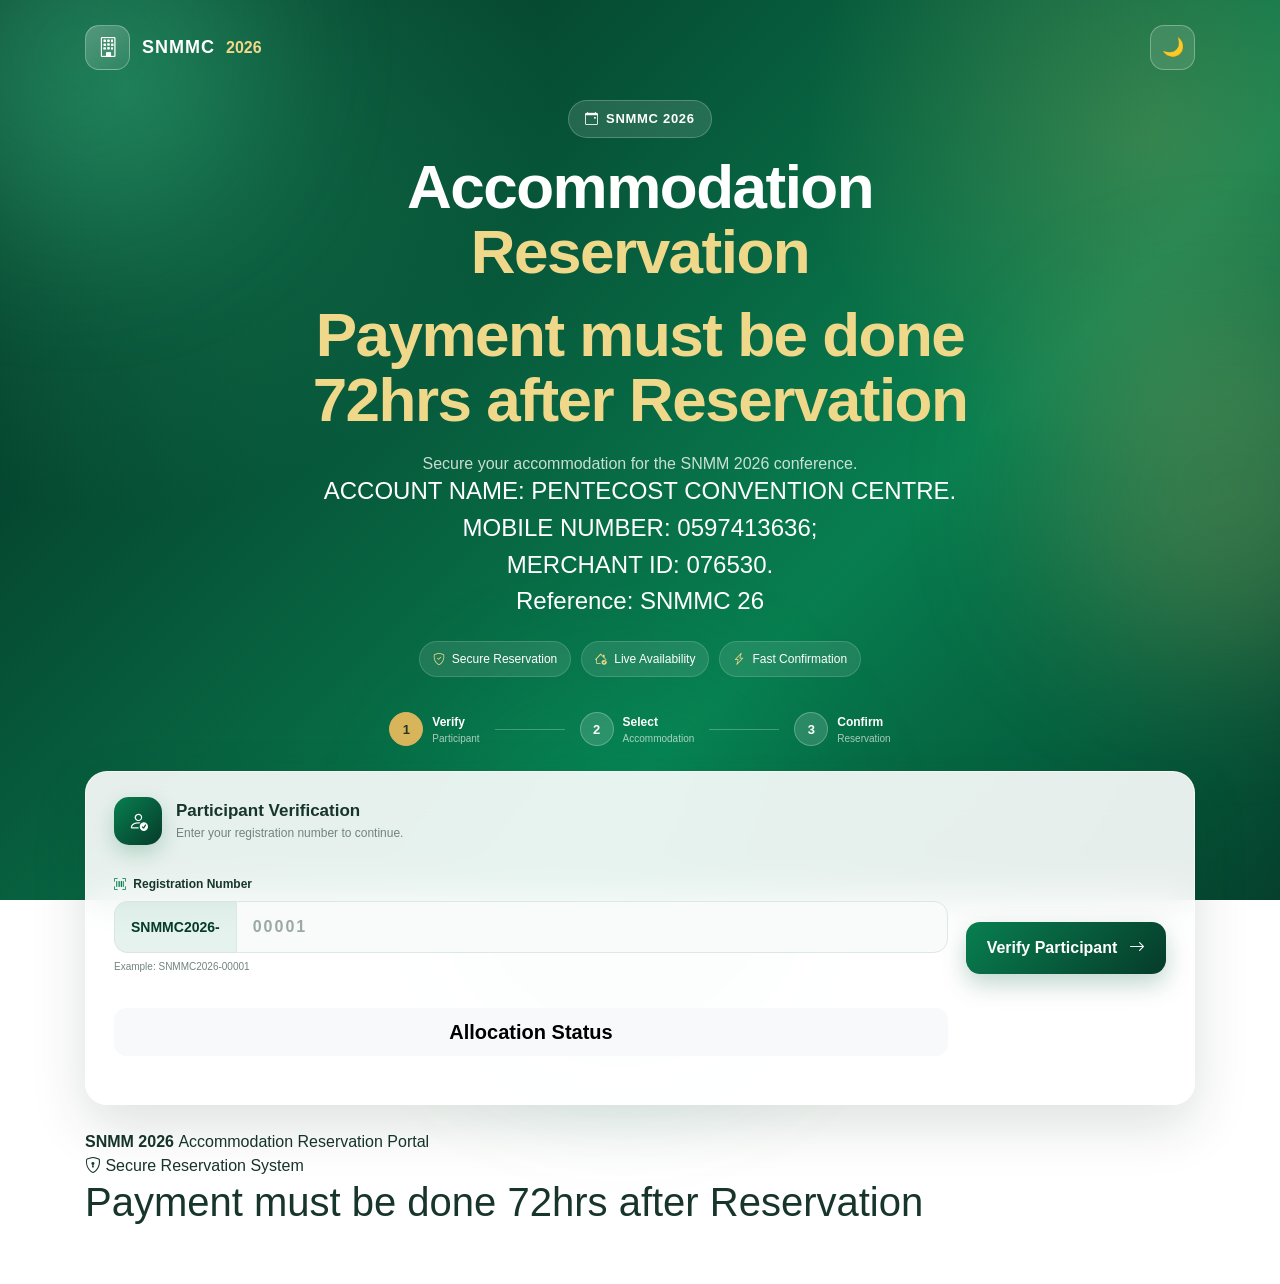
==== commit e4125cc0: "Add files via upload" ====
--- a/index.html
+++ b/index.html
@@ -9,16 +9,10 @@
   <title>SNMM 2026 | Accommodation Reservation</title>
 
   <!-- Bootstrap -->
-  <link
-    href="https://cdn.jsdelivr.net/npm/bootstrap@5.3.3/dist/css/bootstrap.min.css"
-    rel="stylesheet"
-  >
+  <link href="https://cdn.jsdelivr.net/npm/bootstrap@5.3.3/dist/css/bootstrap.min.css" rel="stylesheet">
 
   <!-- Bootstrap Icons -->
-  <link
-    href="https://cdn.jsdelivr.net/npm/bootstrap-icons@1.11.3/font/bootstrap-icons.css"
-    rel="stylesheet"
-  >
+  <link href="https://cdn.jsdelivr.net/npm/bootstrap-icons@1.11.3/font/bootstrap-icons.css" rel="stylesheet">
 
   <!-- Your stylesheet -->
   <link rel="stylesheet" href="style.css">
@@ -29,654 +23,620 @@
 <body>
 
 
-<!-- =========================================================
+  <!-- =========================================================
      BACKGROUND DECORATION
 ========================================================= -->
 
-<div class="background-glow glow-one"></div>
-<div class="background-glow glow-two"></div>
-<div class="background-glow glow-three"></div>
-
-
-<!-- =========================================================
+  <div class="background-glow glow-one"></div>
+  <div class="background-glow glow-two"></div>
+  <div class="background-glow glow-three"></div>
+
+
+  <!-- =========================================================
      MAIN CONTAINER
 ========================================================= -->
 
-<div class="container reservation-wrapper">
-
-
-  <!-- =======================================================
+  <div class="container reservation-wrapper">
+
+
+    <!-- =======================================================
        TOP BAR
   ======================================================== -->
 
-  <div class="top-bar">
-
-    <div class="brand-small">
-
-      <div class="brand-icon">
-        <i class="bi bi-building"></i>
-      </div>
+    <div class="top-bar">
+
+      <div class="brand-small">
+
+        <div class="brand-icon">
+          <i class="bi bi-building"></i>
+        </div>
+
+        <div>
+
+          <span class="brand-title">
+            SNMMC
+          </span>
+
+          <span class="brand-year">
+            2026
+          </span>
+
+        </div>
+
+      </div>
+
+
+      <button type="button" class="theme-toggle" id="themeToggle" title="Toggle theme">
+
+        <i class="bi bi-moon-stars"></i>
+
+      </button>
+
+    </div>
+
+
+
+    <!-- =======================================================
+       HERO
+  ======================================================== -->
+
+    <section class="hero-section">
+
+      <div class="hero-badge">
+
+        <i class="bi bi-calendar-event"></i>
+
+        SNMMC 2026
+
+      </div>
+
+
+      <h1>
+        Accommodation
+        <span>Reservation</span>
+      </h1>
+
+      <h1>
+        <span>Payment must be done 72hrs after Reservation</span>
+      </h1>
+
+
+      <p>
+        Secure your accommodation for the SNMM 2026 conference.
+      </p>
+      <h4>ACCOUNT NAME: PENTECOST CONVENTION CENTRE.</h4>
+      <h4>MOBILE NUMBER: 0597413636;</h4>
+      <h4>MERCHANT ID: 076530.</h4>
+      <h4> Reference: SNMMC 26</h4>
+
+
+      <div class="hero-features">
+
+        <div class="hero-feature">
+
+          <i class="bi bi-shield-check"></i>
+
+          <span>Secure Reservation</span>
+
+        </div>
+
+
+        <div class="hero-feature">
+
+          <i class="bi bi-house-check"></i>
+
+          <span>Live Availability</span>
+
+        </div>
+
+
+        <div class="hero-feature">
+
+          <i class="bi bi-lightning-charge"></i>
+
+          <span>Fast Confirmation</span>
+
+        </div>
+
+      </div>
+
+    </section>
+
+
+
+    <!-- =======================================================
+       STEP INDICATOR
+  ======================================================== -->
+
+    <div class="steps-container">
+
+      <div class="step active">
+
+        <div class="step-number">
+          1
+        </div>
+
+        <div class="step-text">
+
+          <strong>Verify</strong>
+
+          <small>Participant</small>
+
+        </div>
+
+      </div>
+
+
+      <div class="step-line"></div>
+
+
+      <div class="step">
+
+        <div class="step-number">
+          2
+        </div>
+
+        <div class="step-text">
+
+          <strong>Select</strong>
+
+          <small>Accommodation</small>
+
+        </div>
+
+      </div>
+
+
+      <div class="step-line"></div>
+
+
+      <div class="step">
+
+        <div class="step-number">
+          3
+        </div>
+
+        <div class="step-text">
+
+          <strong>Confirm</strong>
+
+          <small>Reservation</small>
+
+        </div>
+
+      </div>
+
+    </div>
+
+
+
+    <!-- =======================================================
+       VERIFICATION CARD
+  ======================================================== -->
+
+    <div class="glass-card verification-card">
+
+
+      <div class="card-heading">
+
+        <div class="heading-icon">
+
+          <i class="bi bi-person-check"></i>
+
+        </div>
+
+        <div>
+
+          <h5>
+            Participant Verification
+          </h5>
+
+          <p>
+            Enter your registration number to continue.
+          </p>
+
+        </div>
+
+      </div>
+
+
+
+      <div class="verification-form">
+
+        <div class="input-wrapper">
+
+          <label for="registrationCode">
+
+            <i class="bi bi-upc-scan"></i>
+
+            Registration Number
+
+          </label>
+
+
+          <div class="input-group-modern">
+            <span class="registration-prefix">SNMMC2026-</span>
+
+            <input type="text" id="registrationCode" class="form-control registration-input" placeholder="00001"
+              maxlength="5" inputmode="numeric" autocomplete="off">
+          </div>
+
+
+
+          <small class="input-help">
+
+            Example: SNMMC2026-00001
+
+          </small>
+
+        </div>
+
+
+
+        <button class="btn-verify" onclick="verifyParticipant()">
+
+          <span>
+            Verify Participant
+          </span>
+
+          <i class="bi bi-arrow-right"></i>
+
+        </button>
+
+       
+        <a href="status.html" class="btn btn-light btn-lg mt-3">
+            Allocation Status
+        </a>
+
+               
+
+      </div>
+
+
+
+      <div id="verificationMessage" class="verification-message"></div>
+
+
+    </div>
+
+
+
+    <!-- =======================================================
+       PARTICIPANT DETAILS
+  ======================================================== -->
+
+    <div id="participantSection" class="glass-card participant-card d-none">
+
+
+      <div class="card-heading">
+
+        <div class="heading-icon success-icon">
+
+          <i class="bi bi-person-vcard"></i>
+
+        </div>
+
+        <div>
+
+          <h5>
+            Participant Details
+          </h5>
+
+          <p>
+            Your registration has been successfully verified.
+          </p>
+
+        </div>
+
+
+        <div class="verified-badge">
+
+          <i class="bi bi-check-circle-fill"></i>
+
+          Verified
+
+        </div>
+
+      </div>
+
+
+
+      <div class="participant-grid">
+
+
+        <div class="participant-item">
+
+          <span class="detail-label">
+
+            <i class="bi bi-person"></i>
+
+            Full Name
+
+          </span>
+
+          <strong id="participantName">
+          </strong>
+
+        </div>
+
+
+
+        <div class="participant-item">
+
+          <span class="detail-label">
+
+            <i class="bi bi-person-badge"></i>
+
+            Staff ID
+
+          </span>
+
+          <strong id="participantStaffId">
+          </strong>
+
+        </div>
+
+
+
+        <div class="participant-item">
+
+          <span class="detail-label">
+
+            <i class="bi bi-briefcase"></i>
+
+            Position
+
+          </span>
+
+          <strong id="participantPosition">
+          </strong>
+
+        </div>
+
+
+
+        <div class="participant-item">
+
+          <span class="detail-label">
+
+            <i class="bi bi-building"></i>
+
+            Agency
+
+          </span>
+
+          <strong id="participantAgency">
+          </strong>
+
+        </div>
+
+
+
+        <div class="participant-item">
+
+          <span class="detail-label">
+
+            <i class="bi bi-calendar-check"></i>
+
+            Participation
+
+          </span>
+
+          <strong id="participantParticipation">
+          </strong>
+
+        </div>
+
+
+
+        <div class="participant-item">
+
+          <span class="detail-label">
+
+            <i class="bi bi-upc"></i>
+
+            Registration
+
+          </span>
+
+          <strong id="participantRegistration">
+          </strong>
+
+        </div>
+
+
+      </div>
+
+
+    </div>
+
+
+
+    <!-- =======================================================
+       ROOM SECTION
+  ======================================================== -->
+
+    <div id="roomSection" class="room-section d-none">
+
+
+      <div class="section-heading text-center">
+
+        <div class="section-badge">
+
+          <i class="bi bi-house-door"></i>
+
+          Accommodation
+
+        </div>
+
+
+        <h2>
+          Choose Your Room
+        </h2>
+
+
+        <p>
+          Select the accommodation option that best suits you.
+        </p>
+
+      </div>
+
+
+
+      <div id="roomContainer" class="row g-4"></div>
+
+
+    </div>
+
+
+
+    <!-- =======================================================
+       LOADING
+  ======================================================== -->
+
+    <div id="loading" class="loading-overlay d-none">
+
+      <div class="loading-card">
+
+        <div class="spinner-ring"></div>
+
+        <h5>
+          Processing...
+        </h5>
+
+        <p>
+          Please wait while we process your request.
+        </p>
+
+      </div>
+
+    </div>
+
+
+
+    <!-- =======================================================
+       SUCCESS MODAL
+  ======================================================== -->
+
+    <div class="modal fade" id="reservationModal" tabindex="-1">
+
+      <div class="modal-dialog modal-dialog-centered">
+
+        <div class="modal-content reservation-modal">
+
+
+          <div class="success-animation">
+
+            <div class="success-circle">
+
+              <i class="bi bi-check-lg"></i>
+
+            </div>
+
+          </div>
+
+
+          <div class="modal-body text-center">
+
+            <span class="modal-badge">
+
+              <i class="bi bi-check-circle"></i>
+
+              Reservation Confirmed
+
+            </span>
+
+
+            <h3>
+              Reservation Successful
+            </h3>
+
+
+            <p class="modal-subtitle">
+
+              Your accommodation reservation has been successfully recorded.
+
+            </p>
+
+
+            <div id="reservationResult" class="reservation-result"></div>
+
+
+          </div>
+
+          <h1>
+            Payment must be done 72hrs after
+            <span>Reservation</span>
+          </h1>
+
+
+          <div class="modal-footer justify-content-center">
+
+            <button type="button" class="btn btn-outline-primary" onclick="location.reload()">
+              🔄 Refresh
+            </button>
+
+          </div>
+
+
+        </div>
+
+      </div>
+
+    </div>
+
+
+
+    <!-- =======================================================
+       FOOTER
+  ======================================================== -->
+
+    <footer class="reservation-footer">
 
       <div>
 
-        <span class="brand-title">
-          SNMMC
+        <strong>
+          SNMM 2026
+        </strong>
+
+        <span>
+          Accommodation Reservation Portal
         </span>
 
-        <span class="brand-year">
-          2026
-        </span>
-
-      </div>
-
-    </div>
-
-
-    <button
-      type="button"
-      class="theme-toggle"
-      id="themeToggle"
-      title="Toggle theme"
-    >
-
-      <i class="bi bi-moon-stars"></i>
-
-    </button>
+      </div>
+
+
+      <div class="footer-secure">
+
+        <i class="bi bi-shield-lock"></i>
+
+        Secure Reservation System
+
+      </div>
+      <h1>
+        Payment must be done 72hrs after
+        <span>Reservation</span>
+      </h1>
+
+    </footer>
+
 
   </div>
 
 
 
-  <!-- =======================================================
-       HERO
-  ======================================================== -->
-
-  <section class="hero-section">
-
-    <div class="hero-badge">
-
-      <i class="bi bi-calendar-event"></i>
-
-      SNMMC 2026
-
-    </div>
-
-
-    <h1>
-      Accommodation
-      <span>Reservation</span>
-    </h1>
-
-     <h1>
-      <span>Payment must be done 72hrs after Reservation</span>
-    </h1>
-
-
-    <p>
-      Secure your accommodation for the SNMM 2026 conference.
-    </p>
-    <h4>ACCOUNT NAME: PENTECOST CONVENTION CENTRE.</h4>
-     <h4>MOBILE NUMBER: 0597413636;</h4>       
-     <h4>MERCHANT ID: 076530.</h4>
-     <h4> Reference: SNMMC 26</h4>
-
-
-    <div class="hero-features">
-
-      <div class="hero-feature">
-
-        <i class="bi bi-shield-check"></i>
-
-        <span>Secure Reservation</span>
-
-      </div>
-
-
-      <div class="hero-feature">
-
-        <i class="bi bi-house-check"></i>
-
-        <span>Live Availability</span>
-
-      </div>
-
-
-      <div class="hero-feature">
-
-        <i class="bi bi-lightning-charge"></i>
-
-        <span>Fast Confirmation</span>
-
-      </div>
-
-    </div>
-
-  </section>
-
-
-
-  <!-- =======================================================
-       STEP INDICATOR
-  ======================================================== -->
-
-  <div class="steps-container">
-
-    <div class="step active">
-
-      <div class="step-number">
-        1
-      </div>
-
-      <div class="step-text">
-
-        <strong>Verify</strong>
-
-        <small>Participant</small>
-
-      </div>
-
-    </div>
-
-
-    <div class="step-line"></div>
-
-
-    <div class="step">
-
-      <div class="step-number">
-        2
-      </div>
-
-      <div class="step-text">
-
-        <strong>Select</strong>
-
-        <small>Accommodation</small>
-
-      </div>
-
-    </div>
-
-
-    <div class="step-line"></div>
-
-
-    <div class="step">
-
-      <div class="step-number">
-        3
-      </div>
-
-      <div class="step-text">
-
-        <strong>Confirm</strong>
-
-        <small>Reservation</small>
-
-      </div>
-
-    </div>
-
-  </div>
-
-
-
-  <!-- =======================================================
-       VERIFICATION CARD
-  ======================================================== -->
-
-  <div class="glass-card verification-card">
-
-
-    <div class="card-heading">
-
-      <div class="heading-icon">
-
-        <i class="bi bi-person-check"></i>
-
-      </div>
-
-      <div>
-
-        <h5>
-          Participant Verification
-        </h5>
-
-        <p>
-          Enter your registration number to continue.
-        </p>
-
-      </div>
-
-    </div>
-
-
-
-    <div class="verification-form">
-
-      <div class="input-wrapper">
-
-        <label for="registrationCode">
-
-          <i class="bi bi-upc-scan"></i>
-
-          Registration Number
-
-        </label>
-
-
-        <div class="input-group-modern">
-    <span class="registration-prefix">SNMMC2026-</span>
-
-    <input
-      type="text"
-      id="registrationCode"
-      class="form-control registration-input"
-      placeholder="00001"
-      maxlength="5"
-      inputmode="numeric"
-      autocomplete="off"
-    >
-</div>
-
-
-
-        <small class="input-help">
-
-          Example: SNMMC2026-00001
-
-        </small>
-
-      </div>
-
-
-
-      <button
-        class="btn-verify"
-        onclick="verifyParticipant()"
-      >
-
-        <span>
-          Verify Participant
-        </span>
-
-        <i class="bi bi-arrow-right"></i>
-
-      </button>
-
-    </div>
-
-
-
-    <div
-      id="verificationMessage"
-      class="verification-message"
-    ></div>
-
-
-  </div>
-
-
-
-  <!-- =======================================================
-       PARTICIPANT DETAILS
-  ======================================================== -->
-
-  <div
-    id="participantSection"
-    class="glass-card participant-card d-none"
-  >
-
-
-    <div class="card-heading">
-
-      <div class="heading-icon success-icon">
-
-        <i class="bi bi-person-vcard"></i>
-
-      </div>
-
-      <div>
-
-        <h5>
-          Participant Details
-        </h5>
-
-        <p>
-          Your registration has been successfully verified.
-        </p>
-
-      </div>
-
-
-      <div class="verified-badge">
-
-        <i class="bi bi-check-circle-fill"></i>
-
-        Verified
-
-      </div>
-
-    </div>
-
-
-
-    <div class="participant-grid">
-
-
-      <div class="participant-item">
-
-        <span class="detail-label">
-
-          <i class="bi bi-person"></i>
-
-          Full Name
-
-        </span>
-
-        <strong id="participantName">
-        </strong>
-
-      </div>
-
-
-
-      <div class="participant-item">
-
-        <span class="detail-label">
-
-          <i class="bi bi-person-badge"></i>
-
-          Staff ID
-
-        </span>
-
-        <strong id="participantStaffId">
-        </strong>
-
-      </div>
-
-
-
-      <div class="participant-item">
-
-        <span class="detail-label">
-
-          <i class="bi bi-briefcase"></i>
-
-          Position
-
-        </span>
-
-        <strong id="participantPosition">
-        </strong>
-
-      </div>
-
-
-
-      <div class="participant-item">
-
-        <span class="detail-label">
-
-          <i class="bi bi-building"></i>
-
-          Agency
-
-        </span>
-
-        <strong id="participantAgency">
-        </strong>
-
-      </div>
-
-
-
-      <div class="participant-item">
-
-        <span class="detail-label">
-
-          <i class="bi bi-calendar-check"></i>
-
-          Participation
-
-        </span>
-
-        <strong id="participantParticipation">
-        </strong>
-
-      </div>
-
-
-
-      <div class="participant-item">
-
-        <span class="detail-label">
-
-          <i class="bi bi-upc"></i>
-
-          Registration
-
-        </span>
-
-        <strong id="participantRegistration">
-        </strong>
-
-      </div>
-
-
-    </div>
-
-
-  </div>
-
-
-
-  <!-- =======================================================
-       ROOM SECTION
-  ======================================================== -->
-
-  <div
-    id="roomSection"
-    class="room-section d-none"
-  >
-
-
-    <div class="section-heading text-center">
-
-      <div class="section-badge">
-
-        <i class="bi bi-house-door"></i>
-
-        Accommodation
-
-      </div>
-
-
-      <h2>
-        Choose Your Room
-      </h2>
-
-
-      <p>
-        Select the accommodation option that best suits you.
-      </p>
-
-    </div>
-
-
-
-    <div
-      id="roomContainer"
-      class="row g-4"
-    ></div>
-
-
-  </div>
-
-
-
-  <!-- =======================================================
-       LOADING
-  ======================================================== -->
-
-  <div
-    id="loading"
-    class="loading-overlay d-none"
-  >
-
-    <div class="loading-card">
-
-      <div class="spinner-ring"></div>
-
-      <h5>
-        Processing...
-      </h5>
-
-      <p>
-        Please wait while we process your request.
-      </p>
-
-    </div>
-
-  </div>
-
-
-
-  <!-- =======================================================
-       SUCCESS MODAL
-  ======================================================== -->
-
-  <div
-    class="modal fade"
-    id="reservationModal"
-    tabindex="-1"
-  >
-
-    <div class="modal-dialog modal-dialog-centered">
-
-      <div class="modal-content reservation-modal">
-
-
-        <div class="success-animation">
-
-          <div class="success-circle">
-
-            <i class="bi bi-check-lg"></i>
-
-          </div>
-
-        </div>
-
-
-        <div class="modal-body text-center">
-
-          <span class="modal-badge">
-
-            <i class="bi bi-check-circle"></i>
-
-            Reservation Confirmed
-
-          </span>
-
-
-          <h3>
-            Reservation Successful
-          </h3>
-
-
-          <p class="modal-subtitle">
-
-            Your accommodation reservation has been successfully recorded.
-
-          </p>
-
-
-          <div
-            id="reservationResult"
-            class="reservation-result"
-          ></div>
-
-
-        </div>
-
-        <h1>
-          Payment must be done 72hrs after 
-          <span>Reservation</span>
-        </h1>
-
-
-        <div class="modal-footer justify-content-center">
-
-          <button
-            type="button"
-            class="btn btn-outline-primary"
-            onclick="location.reload()"
-            >
-            🔄 Refresh
-          </button>
-
-        </div>
-
-
-      </div>
-
-    </div>
-
-  </div>
-
-
-
-  <!-- =======================================================
-       FOOTER
-  ======================================================== -->
-
-  <footer class="reservation-footer">
-
-    <div>
-
-      <strong>
-        SNMM 2026
-      </strong>
-
-      <span>
-        Accommodation Reservation Portal
-      </span>
-
-    </div>
-
-
-    <div class="footer-secure">
-
-      <i class="bi bi-shield-lock"></i>
-
-      Secure Reservation System
-
-    </div>
-    <h1>
-      Payment must be done 72hrs after 
-      <span>Reservation</span>
-    </h1>
-
-  </footer>
-
-
-</div>
-
-
-
-<!-- =========================================================
+  <!-- =========================================================
      BOOTSTRAP JS
 ========================================================= -->
 
-<script
-  src="https://cdn.jsdelivr.net/npm/bootstrap@5.3.3/dist/js/bootstrap.bundle.min.js">
-</script>
-
-
-<!-- YOUR EXISTING APP JS -->
-<script src="app.js"></script>
+  <script src="https://cdn.jsdelivr.net/npm/bootstrap@5.3.3/dist/js/bootstrap.bundle.min.js">
+  </script>
+
+
+  <!-- YOUR EXISTING APP JS -->
+  <script src="app.js"></script>
 
 
 </body>
+
 </html>
--- a/style.css
+++ b/style.css
@@ -2143,7 +2143,63 @@
 
 }
 
-
+/* =========================================================
+   CHECK RESERVATION STATUS BUTTON
+========================================================= */
+
+.btn-status {
+
+  width: 100%;
+
+  margin-top: 12px;
+
+  min-height: 52px;
+
+  padding: 0 20px;
+
+  border-radius: 12px;
+
+  border: 2px solid #D4AF37;
+
+  background: transparent;
+
+  color: #0B1F3A;
+
+  display: flex;
+
+  align-items: center;
+
+  justify-content: space-between;
+
+  font-size: 14px;
+
+  font-weight: 800;
+
+  cursor: pointer;
+
+  transition:
+    all 0.25s ease;
+}
+
+
+.btn-status:hover {
+
+  background: #D4AF37;
+
+  color: #0B1F3A;
+
+  transform: translateY(-1px);
+
+  box-shadow:
+    0 8px 18px
+    rgba(212, 175, 55, 0.20);
+}
+
+
+.btn-status i {
+
+  font-size: 16px;
+}
 /* ==========================================================
    45. DARK MODE - INPUTS
    ========================================================== */
